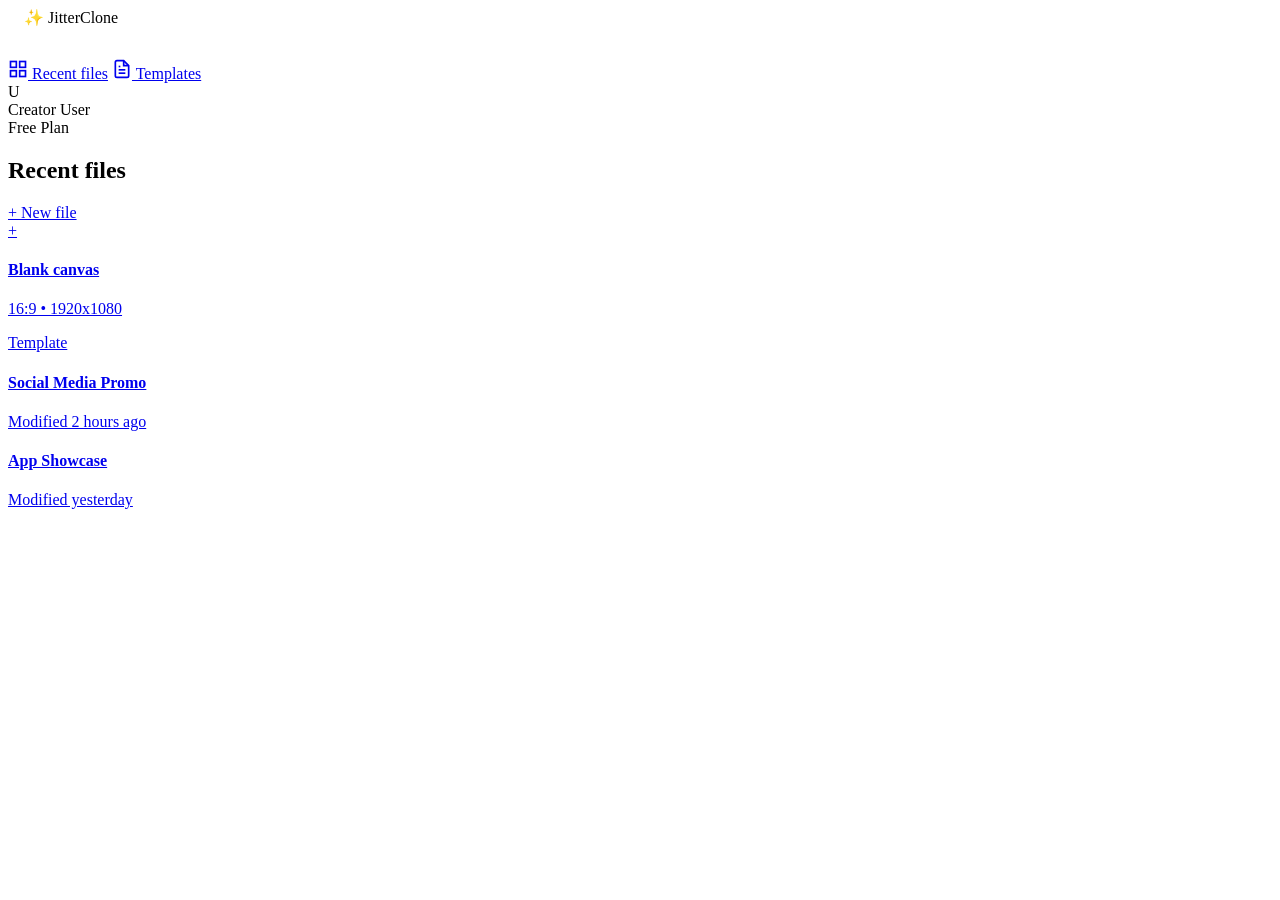
==== dashboard.html @ ea63f7c7 "Add files via upload" ====
<!DOCTYPE html>
<html lang="en" class="dark">
  <head>
    <meta charset="UTF-8" />
    <meta name="viewport" content="width=device-width, initial-scale=1.0" />
    <title>Dashboard - JitterClone</title>
    <link href="https://fonts.googleapis.com/css2?family=Inter:wght@400;500;600;700&display=swap" rel="stylesheet">
    <link rel="stylesheet" href="/src/styles/index.css">
    <link rel="stylesheet" href="/src/styles/dashboard.css">
  </head>
  <body class="dashboard-page">
    <!-- Sidebar -->
    <aside class="dash-sidebar">
      <div class="logo" style="margin-bottom: 32px; padding: 0 16px;">✨ JitterClone</div>
      <nav class="dash-nav">
        <a href="#" class="active"><svg width="20" height="20" viewBox="0 0 24 24" fill="none" stroke="currentColor" stroke-width="2"><rect x="3" y="3" width="7" height="7"></rect><rect x="14" y="3" width="7" height="7"></rect><rect x="14" y="14" width="7" height="7"></rect><rect x="3" y="14" width="7" height="7"></rect></svg> Recent files</a>
        <a href="#"><svg width="20" height="20" viewBox="0 0 24 24" fill="none" stroke="currentColor" stroke-width="2"><path d="M14 2H6a2 2 0 0 0-2 2v16a2 2 0 0 0 2 2h12a2 2 0 0 0 2-2V8z"></path><polyline points="14 2 14 8 20 8"></polyline><line x1="16" y1="13" x2="8" y2="13"></line><line x1="16" y1="17" x2="8" y2="17"></line><polyline points="10 9 9 9 8 9"></polyline></svg> Templates</a>
      </nav>
      
      <div class="user-profile">
        <div class="avatar">U</div>
        <div class="user-info">
          <div class="name">Creator User</div>
          <div class="plan">Free Plan</div>
        </div>
      </div>
    </aside>

    <!-- Main Content -->
    <main class="dash-main">
      <header class="dash-header">
        <h2>Recent files</h2>
        <a href="/editor.html" class="btn btn-primary">+ New file</a>
      </header>

      <div class="projects-grid">
        <!-- New File Card -->
        <a href="/editor.html" class="project-card new-project">
          <div class="project-thumb empty">+</div>
          <div class="project-info">
            <h4>Blank canvas</h4>
            <p>16:9 • 1920x1080</p>
          </div>
        </a>

        <!-- Template Card -->
        <a href="/editor.html?template=social" class="project-card">
          <div class="project-thumb demo-1">
            <span class="badge">Template</span>
          </div>
          <div class="project-info">
            <h4>Social Media Promo</h4>
            <p>Modified 2 hours ago</p>
          </div>
        </a>

        <!-- Sample Mock Project -->
        <a href="/editor.html" class="project-card">
          <div class="project-thumb demo-2"></div>
          <div class="project-info">
            <h4>App Showcase</h4>
            <p>Modified yesterday</p>
          </div>
        </a>
        
      </div>
    </main>
  </body>
</html>
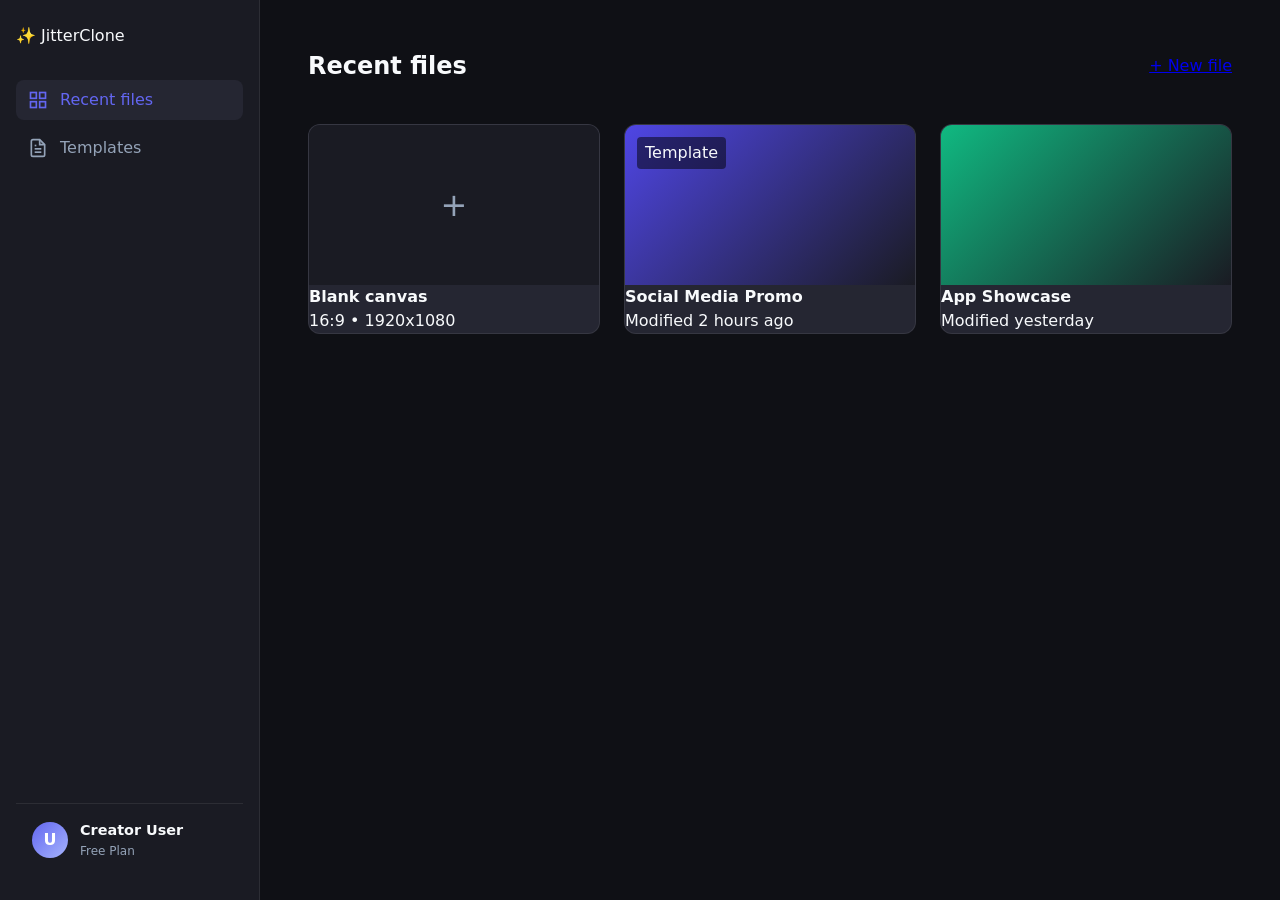
==== commit 10adf9d1: "Update dashboard.html" ====
--- a/dashboard.html
+++ b/dashboard.html
@@ -5,8 +5,8 @@
     <meta name="viewport" content="width=device-width, initial-scale=1.0" />
     <title>Dashboard - JitterClone</title>
     <link href="https://fonts.googleapis.com/css2?family=Inter:wght@400;500;600;700&display=swap" rel="stylesheet">
-    <link rel="stylesheet" href="/src/styles/index.css">
-    <link rel="stylesheet" href="/src/styles/dashboard.css">
+    <link rel="stylesheet" href="./src/styles/index.css">
+    <link rel="stylesheet" href="./src/styles/dashboard.css">
   </head>
   <body class="dashboard-page">
     <!-- Sidebar -->
--- a/src/styles/index.css
+++ b/src/styles/index.css
@@ -0,0 +1,36 @@
+:root {
+  --bg-dark: #0f1015;
+  --bg-panel: #1a1b23;
+  --bg-surface: #252632;
+  --bg-hover: #2f3142;
+  --accent-primary: #6366f1;
+  --accent-hover: #4f46e5;
+  --accent-glow: rgba(99, 102, 241, 0.4);
+  --text-main: #f8fafc;
+  --text-muted: #94a3b8;
+  --border-light: rgba(255, 255, 255, 0.08);
+  --border-focus: rgba(99, 102, 241, 0.5);
+  --shadow-sm: 0 1px 2px rgba(0,0,0,0.5);
+  --shadow-md: 0 4px 6px -1px rgba(0,0,0,0.5), 0 2px 4px -1px rgba(0,0,0,0.3);
+  --shadow-lg: 0 10px 15px -3px rgba(0,0,0,0.5), 0 4px 6px -2px rgba(0,0,0,0.3);
+  --toolbar-height: 56px;
+  --sidebar-left-w: 260px;
+  --sidebar-right-w: 280px;
+  --timeline-h: 220px;
+  --transition-fast: 0.15s ease;
+  --transition-normal: 0.25s ease;
+}
+* { box-sizing: border-box; margin: 0; padding: 0; }
+body {
+  font-family: 'Inter', system-ui, -apple-system, sans-serif;
+  background-color: var(--bg-dark);
+  color: var(--text-main);
+  line-height: 1.5;
+  -webkit-font-smoothing: antialiased;
+}
+body.editor-page { overflow: hidden; }
+.landing-page, .dashboard-page { overflow-y: auto; }
+::-webkit-scrollbar { width: 6px; height: 6px; }
+::-webkit-scrollbar-track { background: transparent; }
+::-webkit-scrollbar-thumb { background: var(--bg-surface); border-radius: 4px; }
+::-webkit-scrollbar-thumb:hover { background: var(--text-muted); }
--- a/src/styles/dashboard.css
+++ b/src/styles/dashboard.css
@@ -0,0 +1,102 @@
+.dashboard-page {
+  display: flex;
+  height: 100vh;
+  overflow: hidden;
+  background-color: var(--bg-dark);
+}
+.dash-sidebar {
+  width: 260px;
+  background-color: var(--bg-panel);
+  border-right: 1px solid var(--border-light);
+  padding: 24px 0;
+  display: flex;
+  flex-direction: column;
+}
+.dash-nav {
+  display: flex;
+  flex-direction: column;
+  gap: 8px;
+  padding: 0 16px;
+  flex: 1;
+}
+.dash-nav a {
+  display: flex;
+  align-items: center;
+  gap: 12px;
+  padding: 8px 12px;
+  color: var(--text-muted);
+  text-decoration: none;
+  border-radius: 8px;
+  font-weight: 500;
+  transition: all var(--transition-fast);
+}
+.dash-nav a:hover { background-color: var(--bg-hover); color: var(--text-main); }
+.dash-nav a.active { background-color: var(--bg-surface); color: var(--accent-primary); }
+.user-profile {
+  padding: 16px;
+  border-top: 1px solid var(--border-light);
+  display: flex;
+  align-items: center;
+  gap: 12px;
+  margin: 0 16px;
+}
+.avatar {
+  width: 36px;
+  height: 36px;
+  border-radius: 50%;
+  background: linear-gradient(135deg, var(--accent-primary), #a5b4fc);
+  display: flex;
+  align-items: center;
+  justify-content: center;
+  font-weight: 700;
+  color: white;
+  flex-shrink: 0;
+}
+.user-info .name { font-weight: 600; font-size: 0.9rem; }
+.user-info .plan { font-size: 0.75rem; color: var(--text-muted); }
+.dash-main { flex: 1; padding: 48px; overflow-y: auto; }
+.dash-header {
+  display: flex;
+  justify-content: space-between;
+  align-items: center;
+  margin-bottom: 40px;
+}
+.dash-header h2 { font-size: 1.5rem; font-weight: 700; }
+.projects-grid {
+  display: grid;
+  grid-template-columns: repeat(auto-fill, minmax(280px, 1fr));
+  gap: 24px;
+}
+.project-card {
+  display: block;
+  text-decoration: none;
+  color: inherit;
+  background-color: var(--bg-surface);
+  border-radius: 12px;
+  border: 1px solid var(--border-light);
+  overflow: hidden;
+  transition: all var(--transition-fast);
+}
+.project-card:hover {
+  border-color: var(--accent-primary);
+  transform: translateY(-2px);
+  box-shadow: var(--shadow-md);
+}
+.project-thumb {
+  height: 160px;
+  background-color: var(--bg-panel);
+  position: relative;
+  display: flex;
+  align-items: center;
+  justify-content: center;
+}
+.project-thumb.empty { font-size: 2rem; color: var(--text-muted); }
+.project-thumb.demo-1 { background: linear-gradient(135deg, #4f46e5 0%, #1a1b23 100%); }
+.project-thumb.demo-2 { background: linear-gradient(135deg, #10b981 0%, #1a1b23 100%); }
+.badge {
+  position: absolute;
+  top: 12px; left: 12px;
+  background-color: rgba(0,0,0,0.5);
+  padding: 4px 8px;
+  border-radius: 4px;
+  font-siz
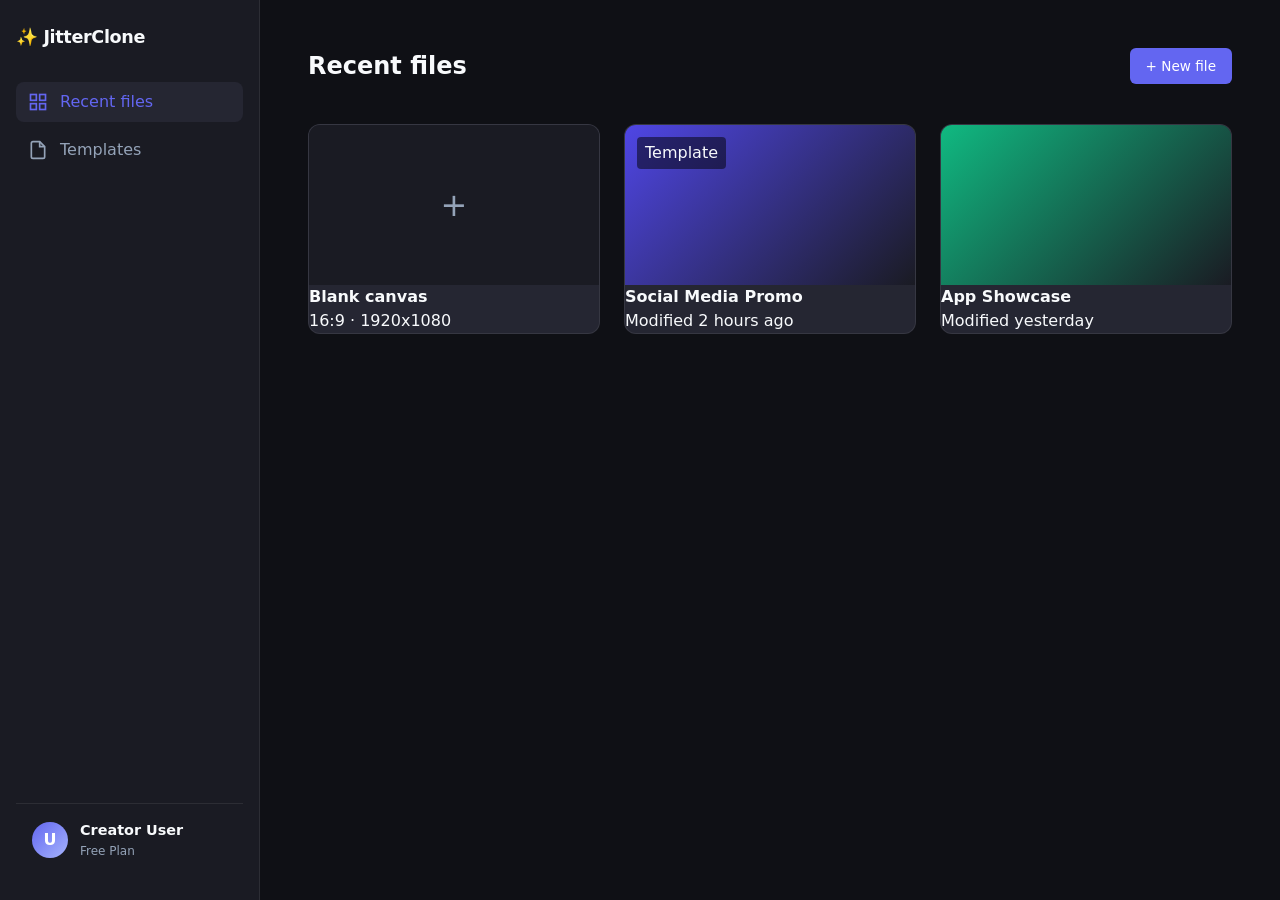
==== commit aa1d4907: "Update dashboard.html" ====
--- a/dashboard.html
+++ b/dashboard.html
@@ -7,16 +7,21 @@
     <link href="https://fonts.googleapis.com/css2?family=Inter:wght@400;500;600;700&display=swap" rel="stylesheet">
     <link rel="stylesheet" href="./src/styles/index.css">
     <link rel="stylesheet" href="./src/styles/dashboard.css">
+    <link rel="stylesheet" href="./src/styles/components.css">
   </head>
   <body class="dashboard-page">
-    <!-- Sidebar -->
     <aside class="dash-sidebar">
-      <div class="logo" style="margin-bottom: 32px; padding: 0 16px;">✨ JitterClone</div>
+      <div class="logo" style="margin-bottom:32px;padding:0 16px;">✨ JitterClone</div>
       <nav class="dash-nav">
-        <a href="#" class="active"><svg width="20" height="20" viewBox="0 0 24 24" fill="none" stroke="currentColor" stroke-width="2"><rect x="3" y="3" width="7" height="7"></rect><rect x="14" y="3" width="7" height="7"></rect><rect x="14" y="14" width="7" height="7"></rect><rect x="3" y="14" width="7" height="7"></rect></svg> Recent files</a>
-        <a href="#"><svg width="20" height="20" viewBox="0 0 24 24" fill="none" stroke="currentColor" stroke-width="2"><path d="M14 2H6a2 2 0 0 0-2 2v16a2 2 0 0 0 2 2h12a2 2 0 0 0 2-2V8z"></path><polyline points="14 2 14 8 20 8"></polyline><line x1="16" y1="13" x2="8" y2="13"></line><line x1="16" y1="17" x2="8" y2="17"></line><polyline points="10 9 9 9 8 9"></polyline></svg> Templates</a>
+        <a href="#" class="active">
+          <svg width="20" height="20" viewBox="0 0 24 24" fill="none" stroke="currentColor" stroke-width="2"><rect x="3" y="3" width="7" height="7"></rect><rect x="14" y="3" width="7" height="7"></rect><rect x="14" y="14" width="7" height="7"></rect><rect x="3" y="14" width="7" height="7"></rect></svg>
+          Recent files
+        </a>
+        <a href="#">
+          <svg width="20" height="20" viewBox="0 0 24 24" fill="none" stroke="currentColor" stroke-width="2"><path d="M14 2H6a2 2 0 0 0-2 2v16a2 2 0 0 0 2 2h12a2 2 0 0 0 2-2V8z"></path><polyline points="14 2 14 8 20 8"></polyline></svg>
+          Templates
+        </a>
       </nav>
-      
       <div class="user-profile">
         <div class="avatar">U</div>
         <div class="user-info">
@@ -26,25 +31,22 @@
       </div>
     </aside>
 
-    <!-- Main Content -->
     <main class="dash-main">
       <header class="dash-header">
         <h2>Recent files</h2>
-        <a href="/editor.html" class="btn btn-primary">+ New file</a>
+        <a href="./editor.html" class="btn btn-primary">+ New file</a>
       </header>
 
       <div class="projects-grid">
-        <!-- New File Card -->
-        <a href="/editor.html" class="project-card new-project">
+        <a href="./editor.html" class="project-card new-project">
           <div class="project-thumb empty">+</div>
           <div class="project-info">
             <h4>Blank canvas</h4>
-            <p>16:9 • 1920x1080</p>
+            <p>16:9 · 1920x1080</p>
           </div>
         </a>
 
-        <!-- Template Card -->
-        <a href="/editor.html?template=social" class="project-card">
+        <a href="./editor.html?template=social" class="project-card">
           <div class="project-thumb demo-1">
             <span class="badge">Template</span>
           </div>
@@ -54,15 +56,13 @@
           </div>
         </a>
 
-        <!-- Sample Mock Project -->
-        <a href="/editor.html" class="project-card">
+        <a href="./editor.html" class="project-card">
           <div class="project-thumb demo-2"></div>
           <div class="project-info">
             <h4>App Showcase</h4>
             <p>Modified yesterday</p>
           </div>
         </a>
-        
       </div>
     </main>
   </body>
--- a/src/styles/components.css
+++ b/src/styles/components.css
@@ -0,0 +1,98 @@
+.btn {
+  padding: 8px 16px;
+  border-radius: 6px;
+  font-family: inherit;
+  font-size: 0.85rem;
+  font-weight: 500;
+  cursor: pointer;
+  border: none;
+  transition: all var(--transition-fast);
+  text-decoration: none;
+  display: inline-flex;
+  align-items: center;
+}
+.btn-primary {
+  background-color: var(--accent-primary);
+  color: white;
+}
+.btn-primary:hover { background-color: var(--accent-hover); }
+.btn-secondary {
+  background-color: var(--bg-surface);
+  color: var(--text-main);
+  border: 1px solid var(--border-light);
+}
+.btn-secondary:hover { background-color: var(--bg-hover); }
+.tool-btn {
+  width: 36px;
+  height: 36px;
+  border-radius: 6px;
+  border: none;
+  background: transparent;
+  color: var(--text-muted);
+  cursor: pointer;
+  display: flex;
+  align-items: center;
+  justify-content: center;
+  transition: all var(--transition-fast);
+}
+.tool-btn:hover { background-color: var(--bg-surface); color: var(--text-main); }
+.tool-btn.active {
+  background-color: var(--bg-surface);
+  color: var(--accent-primary);
+  box-shadow: inset 0 0 0 1px var(--border-focus);
+}
+.divider { width: 1px; height: 24px; background-color: var(--border-light); margin: 0 4px; }
+.play-btn {
+  width: 32px;
+  height: 32px;
+  border-radius: 50%;
+  border: none;
+  background-color: var(--accent-primary);
+  color: white;
+  display: flex;
+  align-items: center;
+  justify-content: center;
+  cursor: pointer;
+  transition: transform var(--transition-fast);
+}
+.play-btn:hover { transform: scale(1.05); background-color: var(--accent-hover); }
+.empty-state {
+  text-align: center;
+  color: var(--text-muted);
+  font-size: 0.85rem;
+  padding: 20px 0;
+  font-style: italic;
+}
+.prop-group {
+  display: flex;
+  align-items: center;
+  justify-content: space-between;
+  margin-bottom: 12px;
+}
+.prop-group label { font-size: 0.85rem; color: var(--text-muted); }
+input[type="color"] {
+  -webkit-appearance: none;
+  border: none;
+  width: 32px;
+  height: 32px;
+  border-radius: 4px;
+  cursor: pointer;
+  padding: 0;
+  background: transparent;
+}
+input[type="color"]::-webkit-color-swatch-wrapper { padding: 0; }
+input[type="color"]::-webkit-color-swatch { border: 1px solid var(--border-light); border-radius: 4px; }
+.section-title { font-size: 0.75rem; color: var(--text-muted); margin: 16px 0 8px; font-weight: 500; }
+.preset-grid { display: grid; grid-template-columns: 1fr 1fr; gap: 8px; }
+.preset-btn {
+  background-color: var(--bg-surface);
+  border: 1px solid var(--border-light);
+  color: var(--text-main);
+  padding: 8px;
+  border-radius: 6px;
+  font-size: 0.8rem;
+  cursor: pointer;
+  transition: all var(--transition-fast);
+}
+.preset-btn:hover { background-color: var(--bg-hover); border-color: var(--accent-primary); }
+.logo { font-size: 1.1rem; font-weight: 700; letter-spacing: -0.02em; }
